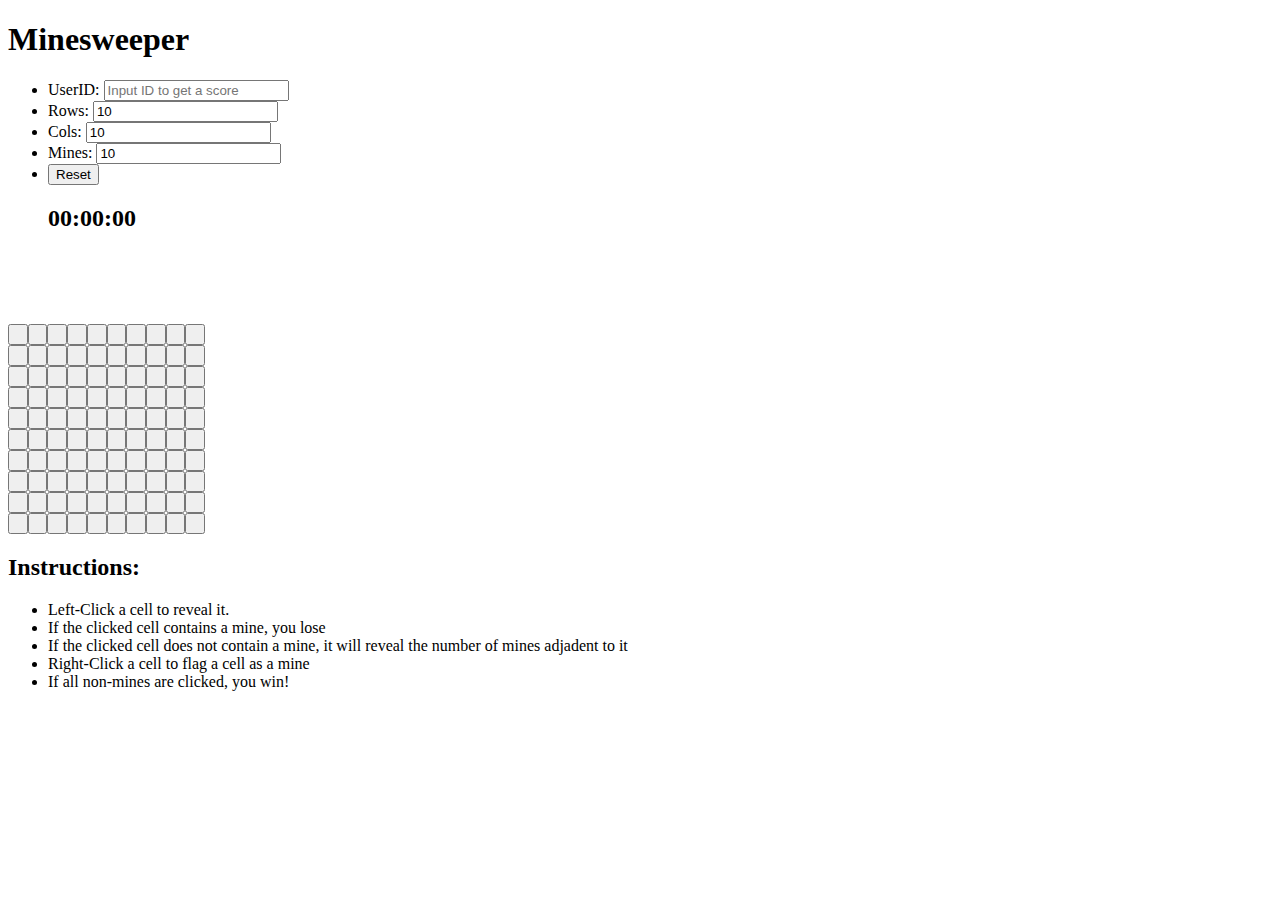
==== app/templates/index.html @ 4d6506ad "added timer" ====
<!DOCTYPE html>
<html>
<head>
  <title>Minesweeper</title>
  <!--<link rel='shortcut icon' href='../index.ico' type='image/x-icon'/>-->
  <link rel="stylesheet" type="text/css" href="../static/style.css"/>
  <!-- include jquery-->
  <script src="https://ajax.googleapis.com/ajax/libs/jquery/3.3.1/jquery.min.js"></script>
</head>
<body>
  <div class="topBar">
    <div class="header">
      <h1 id="title">Minesweeper</h1>
    </div>
    <form id = "board-def">
      <ul class="nav-list">
        <li class="nav-text">
          <label for="userIdlabel">UserID: </label>
          <input type="text" id="userID" placeholder="Input ID to get a score" required>
        </li>
        <li class="nav-item">
          <label for="rowslabel">Rows: </label>
          <input type="number" id="rows" min="2" value="10">
        </li>
        <li class="nav-item">
          <label for="colslabel">Cols: </label>
          <input type="number" id="cols" min="2" value="10">
        </li>
        <li class="nav-item">
          <label for="mineslabel">Mines: </label>
          <input type="number" id="mines" min="1" value="10">
        </li>
        <li class="nav-item">
          <button type="button" id="reset" onclick="resetBoard()">Reset</button>
        </li>
        <h2 id="time"><time>00:00:00</time></h2>
      </ul>
    </form>
  </div>
  <br>
  <div id="message">&nbsp</div>
  <br>
  <div id="board" ></div>
  <div id="instructions">
      <h2>Instructions:</h2>
      <ul>
          <li>Left-Click a cell to reveal it.</li>
          <li>If the clicked cell contains a mine, you lose </li>
          <li>If the clicked cell does not contain a mine, it will reveal the number of mines adjadent to it</li>
          <li>Right-Click a cell to flag a cell as a mine</li>
          <li>If all non-mines are clicked, you win!</li>
      </ul>
  </div>
  <script src = "../static/main.js" defer></script>
</body>
</html>
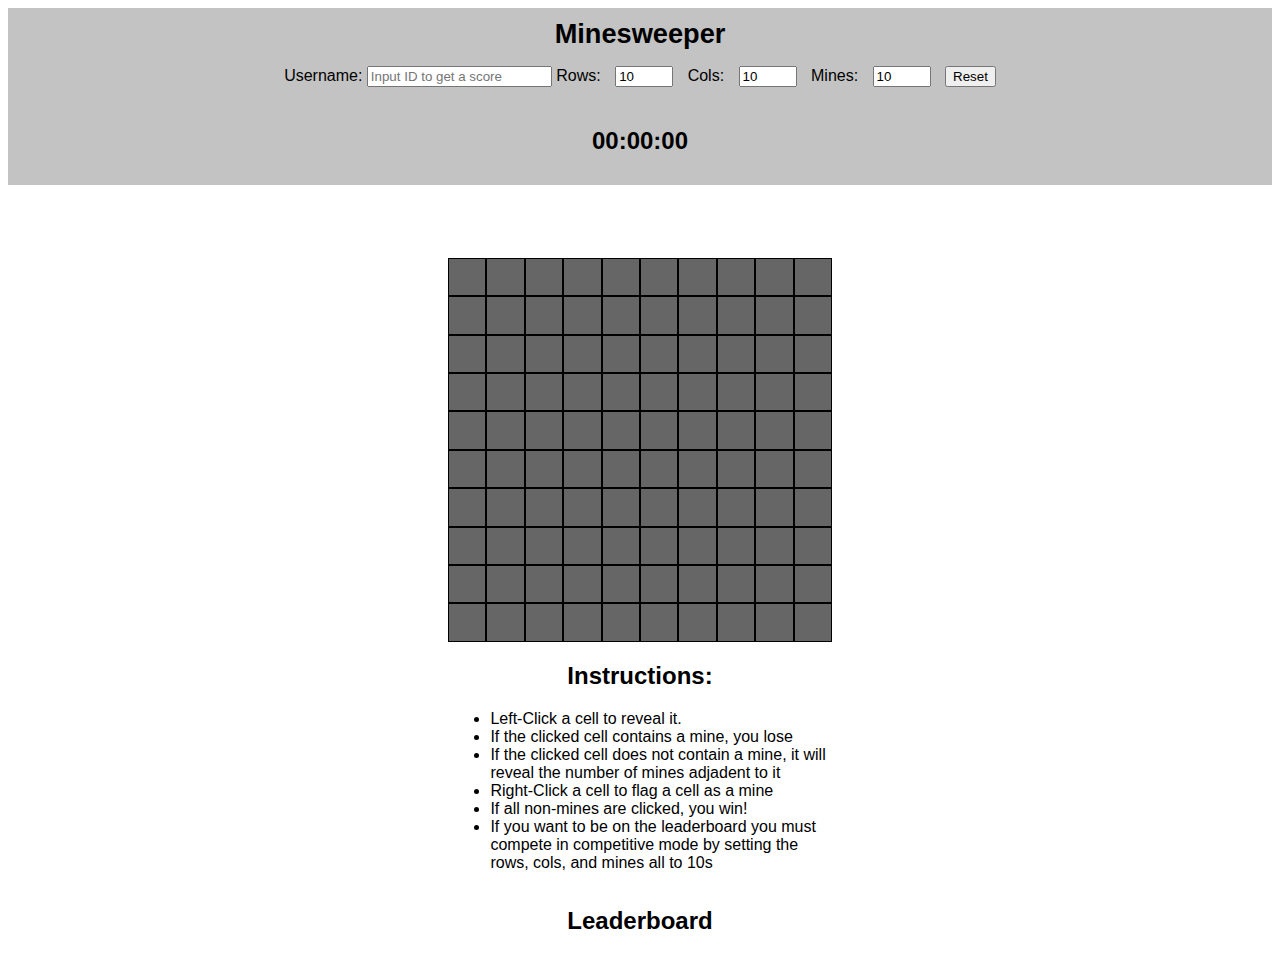
==== commit 05a51491: "added leaderboard" ====
--- a/app/templates/index.html
+++ b/app/templates/index.html
@@ -15,7 +15,7 @@
     <form id = "board-def">
       <ul class="nav-list">
         <li class="nav-text">
-          <label for="userIdlabel">UserID: </label>
+          <label for="userIdlabel">Username: </label>
           <input type="text" id="userID" placeholder="Input ID to get a score" required>
         </li>
         <li class="nav-item">
@@ -44,12 +44,18 @@
   <div id="instructions">
       <h2>Instructions:</h2>
       <ul>
+          
           <li>Left-Click a cell to reveal it.</li>
           <li>If the clicked cell contains a mine, you lose </li>
           <li>If the clicked cell does not contain a mine, it will reveal the number of mines adjadent to it</li>
           <li>Right-Click a cell to flag a cell as a mine</li>
           <li>If all non-mines are clicked, you win!</li>
+          <li>If you want to be on the leaderboard you must compete in competitive mode by setting the rows, cols, and mines all to 10s</li>
       </ul>
+  </div>
+  <div id="ldiv">
+      <h2>Leaderboard</h2>
+      <ol id="leaderboard"> </ol>
   </div>
   <script src = "../static/main.js" defer></script>
 </body>
--- a/app/static/style.css
+++ b/app/static/style.css
@@ -0,0 +1,97 @@
+body {
+  font-family: helvetica;
+}
+
+.topBar {
+    background: #c3c3c3;
+    padding: 10px;
+}
+.header {
+    text-align: center;
+}
+#title {
+    font-size: 1.7em;
+    margin: 0;
+    padding: 0;
+}
+
+#message {
+    font-family: monospace;
+    font-weight: bold;
+    font-size: 1.3em;
+    text-align: center;
+}
+
+.nav-list {
+    padding: 0;
+    text-align: center;
+}
+
+.nav-text {
+    display: inline;
+    width: 30em;
+}
+
+.nav-item {
+    display: inline;
+    width: 10em;
+}
+.nav-item input {
+    width: 50px;
+    margin-bottom: 20px;
+    margin-left: 10px;
+    margin-right: 10px;
+}
+.button-style {
+    color: #FFF;
+    background-color: #08F;
+}
+#board {
+    text-align: center;
+    white-space: nowrap;
+}
+#instructions {
+    margin:0 auto;
+    width:30%;
+    display: block;
+    float: none;
+    position: relative;
+    align-content: center;
+}
+#instructions h2{
+    align-content: center;
+    text-align:center;
+}
+
+
+#ldiv {
+    margin:0 auto;
+    width:20%;
+    display: block;
+    float: none;
+    position: relative;
+    align-content: center;
+}
+#ldiv h2{
+    align-content: center;
+    text-align:center;
+}
+
+.cell {
+    width: 1.6em;
+    height: 1.6em;
+    border: 1px solid black;
+    margin: 0;
+    padding: 0;
+    font-size: 1.5em;
+    text-align: center;
+    vertical-align: bottom;
+    background: #666;
+}
+.cell:hover {
+    background: #CCC;
+    border-color: #333;
+}
+.cell:active {
+    background: #AAA;
+}
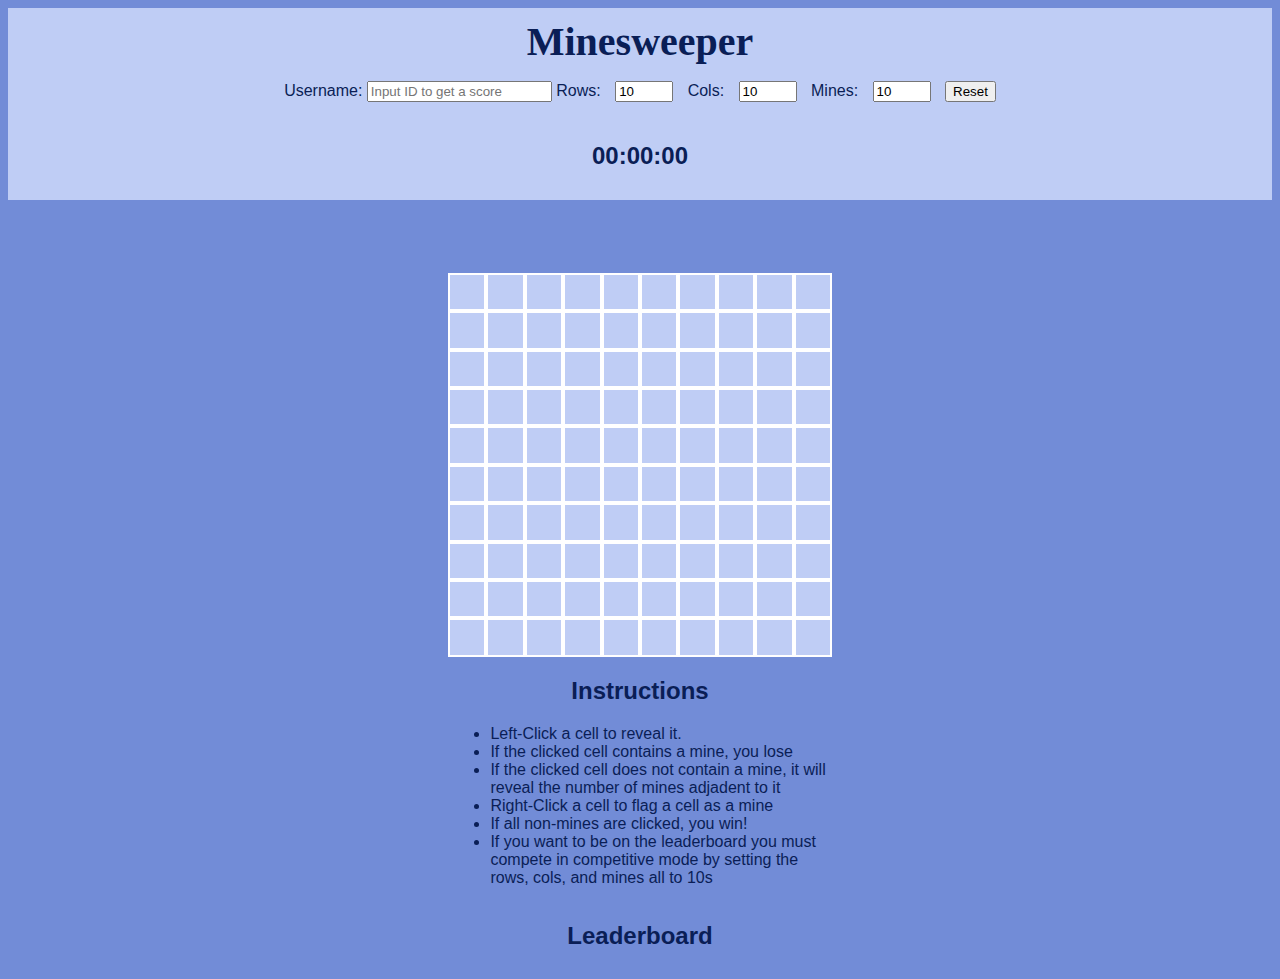
==== commit fdac12dc: "Changed color scheme" ====
--- a/app/templates/index.html
+++ b/app/templates/index.html
@@ -42,7 +42,7 @@
   <br>
   <div id="board" ></div>
   <div id="instructions">
-      <h2>Instructions:</h2>
+      <h2>Instructions</h2>
       <ul>
           
           <li>Left-Click a cell to reveal it.</li>
--- a/app/static/style.css
+++ b/app/static/style.css
@@ -1,16 +1,19 @@
 body {
-  font-family: helvetica;
+    font-family: helvetica;
+    background-color:	#728CD7 ;
+    color:#0A1E56;
 }
 
 .topBar {
-    background: #c3c3c3;
+    background: #BFCDF5;
     padding: 10px;
 }
 .header {
     text-align: center;
 }
 #title {
-    font-size: 1.7em;
+    font-size: 2.5em;
+    font-family: "Times New Roman", Times, serif;
     margin: 0;
     padding: 0;
 }
@@ -80,18 +83,17 @@
 .cell {
     width: 1.6em;
     height: 1.6em;
-    border: 1px solid black;
-    margin: 0;
+    border: 2px solid white;
     padding: 0;
     font-size: 1.5em;
     text-align: center;
     vertical-align: bottom;
-    background: #666;
+    background: #BFCDF5;
 }
 .cell:hover {
     background: #CCC;
     border-color: #333;
 }
 .cell:active {
-    background: #AAA;
+    background: #767B8A;
 }
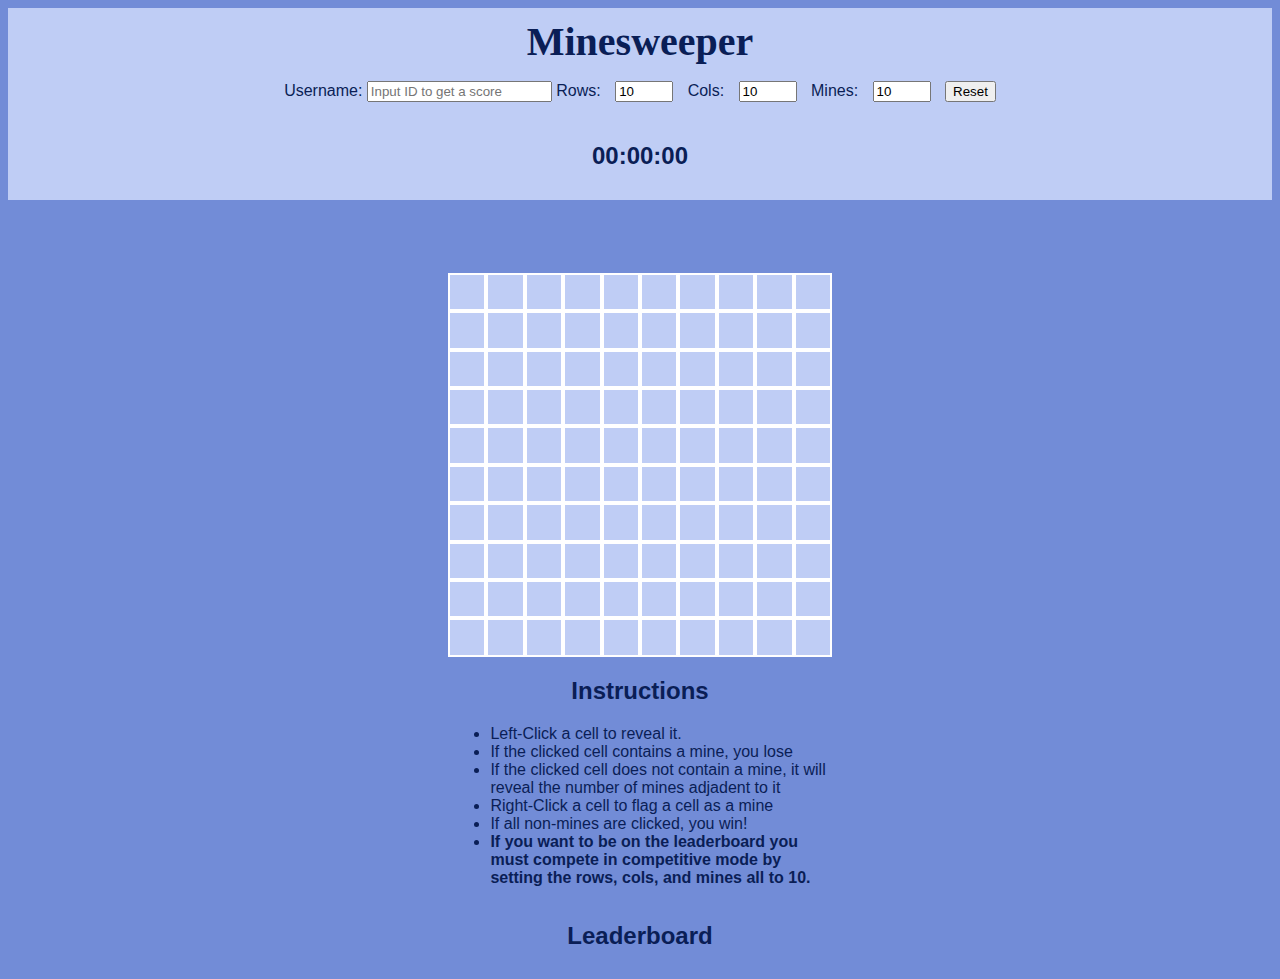
==== commit 7aa61783: "Fixed a bug in the sort where times would end up in the wrong order." ====
--- a/app/templates/index.html
+++ b/app/templates/index.html
@@ -50,7 +50,7 @@
           <li>If the clicked cell does not contain a mine, it will reveal the number of mines adjadent to it</li>
           <li>Right-Click a cell to flag a cell as a mine</li>
           <li>If all non-mines are clicked, you win!</li>
-          <li>If you want to be on the leaderboard you must compete in competitive mode by setting the rows, cols, and mines all to 10s</li>
+          <li><b>If you want to be on the leaderboard you must compete in competitive mode by setting the rows, cols, and mines all to 10.</b></li>
       </ul>
   </div>
   <div id="ldiv">
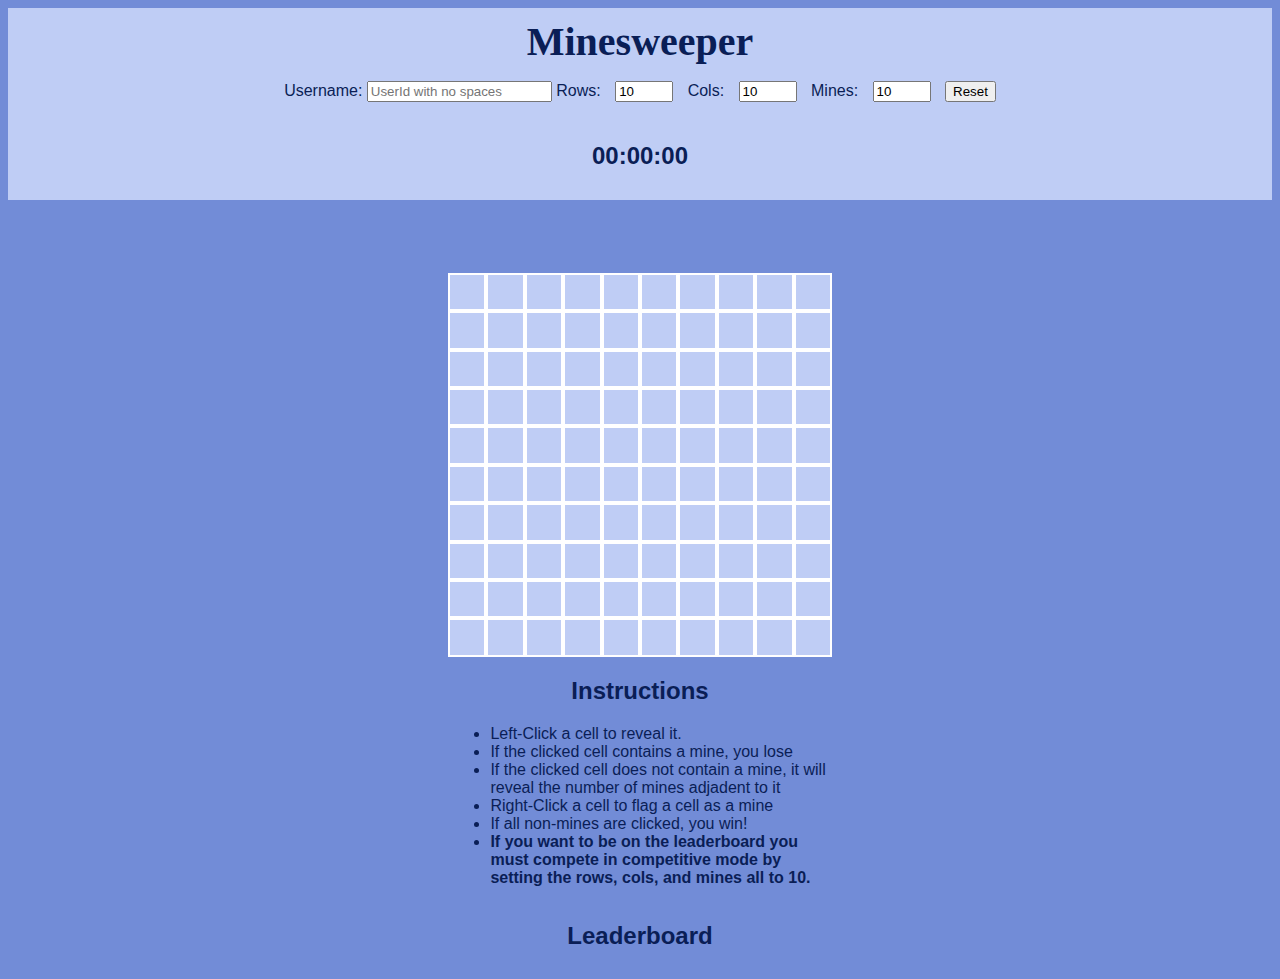
==== commit e8cfe18a: "Added prompt description to ask user to input username with no spaces" ====
--- a/app/templates/index.html
+++ b/app/templates/index.html
@@ -16,7 +16,7 @@
       <ul class="nav-list">
         <li class="nav-text">
           <label for="userIdlabel">Username: </label>
-          <input type="text" id="userID" placeholder="Input ID to get a score" required>
+          <input type="text" id="userID" placeholder="UserId with no spaces" required>
         </li>
         <li class="nav-item">
           <label for="rowslabel">Rows: </label>
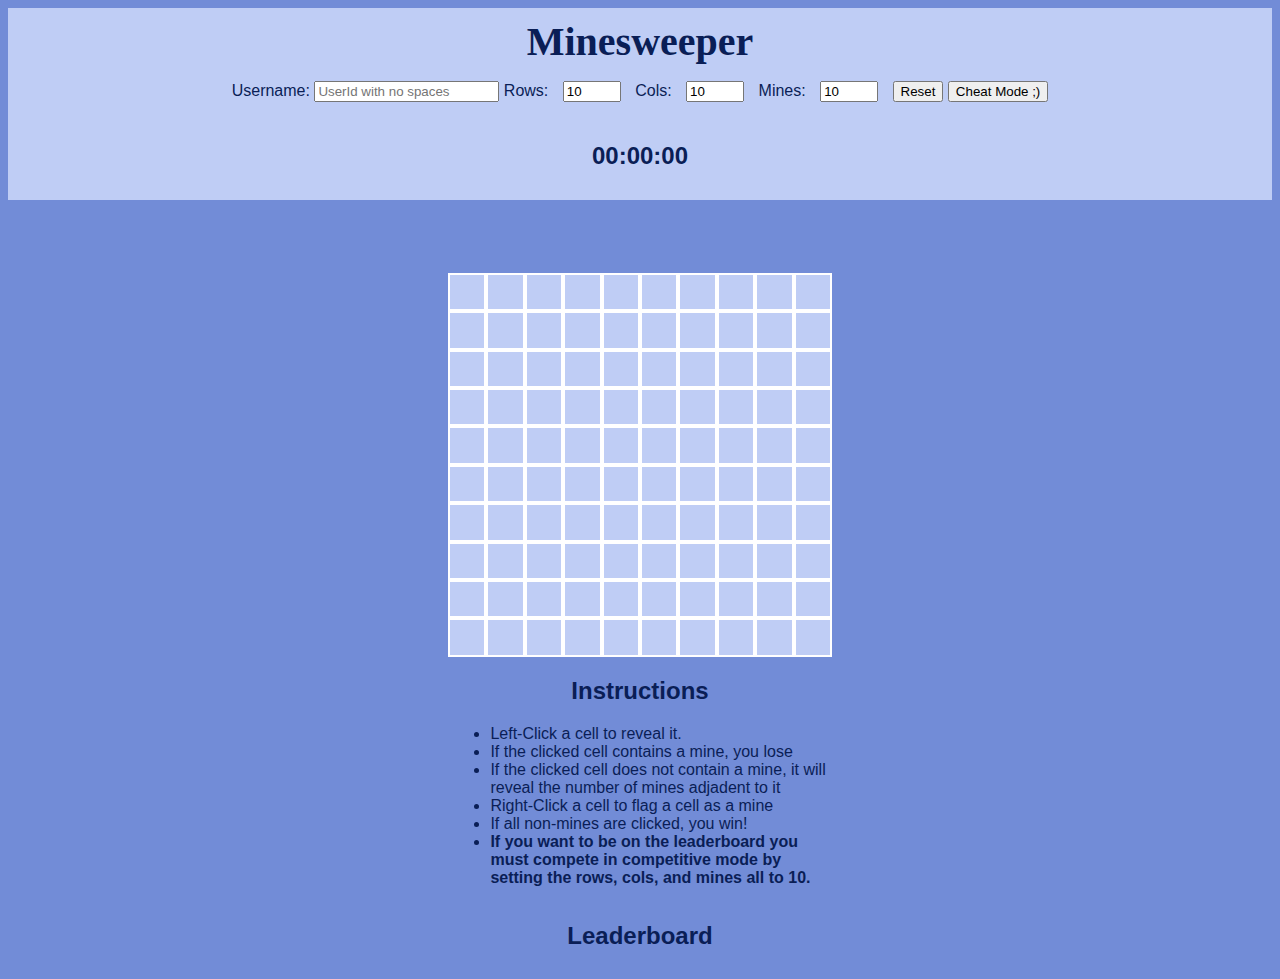
==== commit 2924cbdc: "Add working cheat mode button" ====
--- a/app/templates/index.html
+++ b/app/templates/index.html
@@ -33,6 +33,9 @@
         <li class="nav-item">
           <button type="button" id="reset" onclick="resetBoard()">Reset</button>
         </li>
+        <li class="nav-item">
+          <button type="button" id="cheatMode" onclick="cheatModeButton()">Cheat Mode ;)</button>
+        </li>
         <h2 id="time"><time>00:00:00</time></h2>
       </ul>
     </form>
@@ -44,7 +47,7 @@
   <div id="instructions">
       <h2>Instructions</h2>
       <ul>
-          
+
           <li>Left-Click a cell to reveal it.</li>
           <li>If the clicked cell contains a mine, you lose </li>
           <li>If the clicked cell does not contain a mine, it will reveal the number of mines adjadent to it</li>
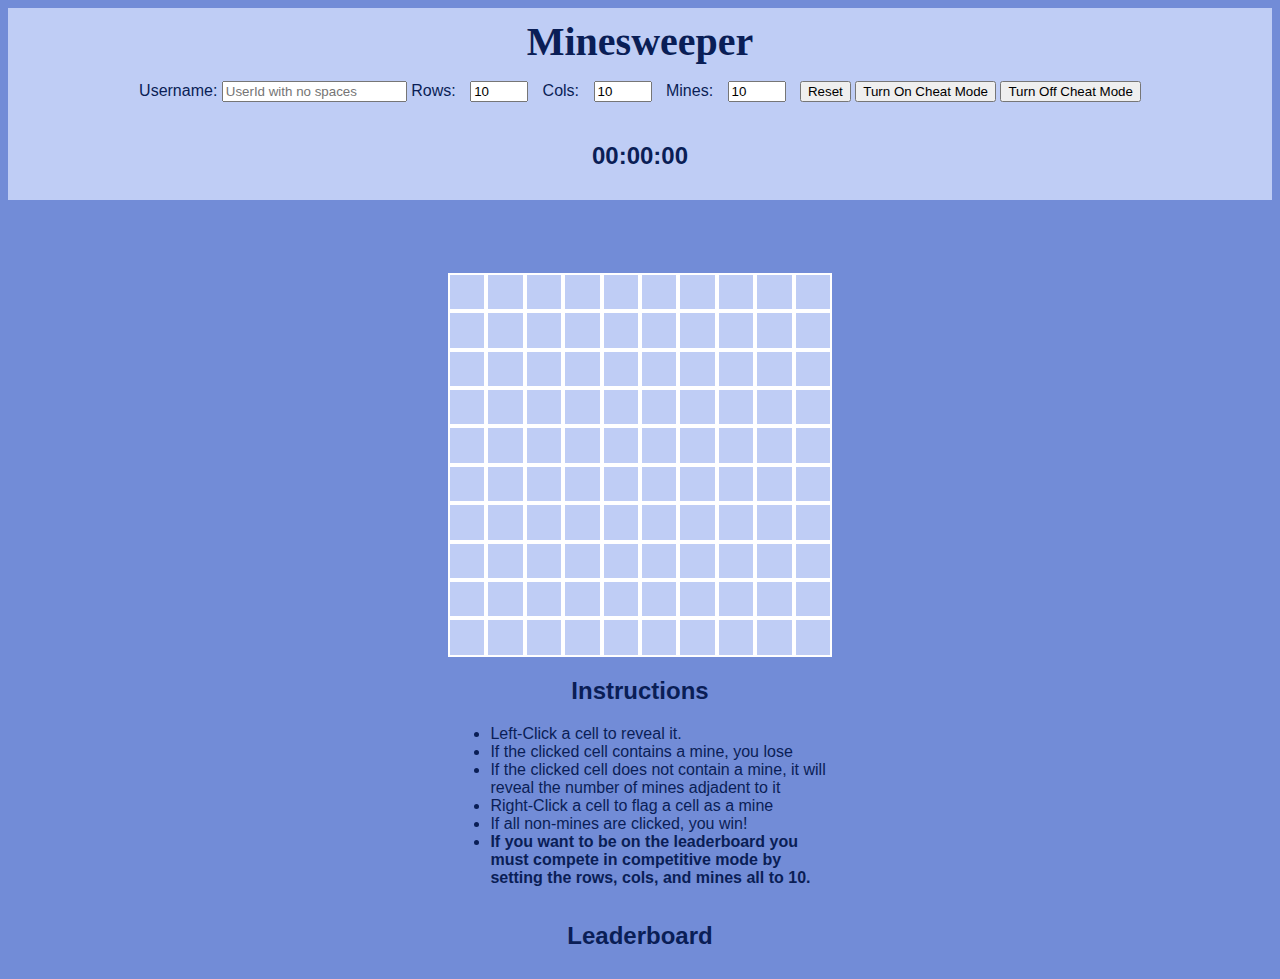
==== commit 8f843495: "Add stop cheat mode button, change colors back after done cheating" ====
--- a/app/templates/index.html
+++ b/app/templates/index.html
@@ -34,7 +34,10 @@
           <button type="button" id="reset" onclick="resetBoard()">Reset</button>
         </li>
         <li class="nav-item">
-          <button type="button" id="cheatMode" onclick="cheatModeButton()">Cheat Mode ;)</button>
+          <button type="button" id="startCheatMode" onclick="cheatModeOn()">Turn On Cheat Mode</button>
+        </li>
+        <li class="nav-item">
+          <button type="button" id="stopCheatMode" onclick="cheatModeOff()">Turn Off Cheat Mode</button>
         </li>
         <h2 id="time"><time>00:00:00</time></h2>
       </ul>
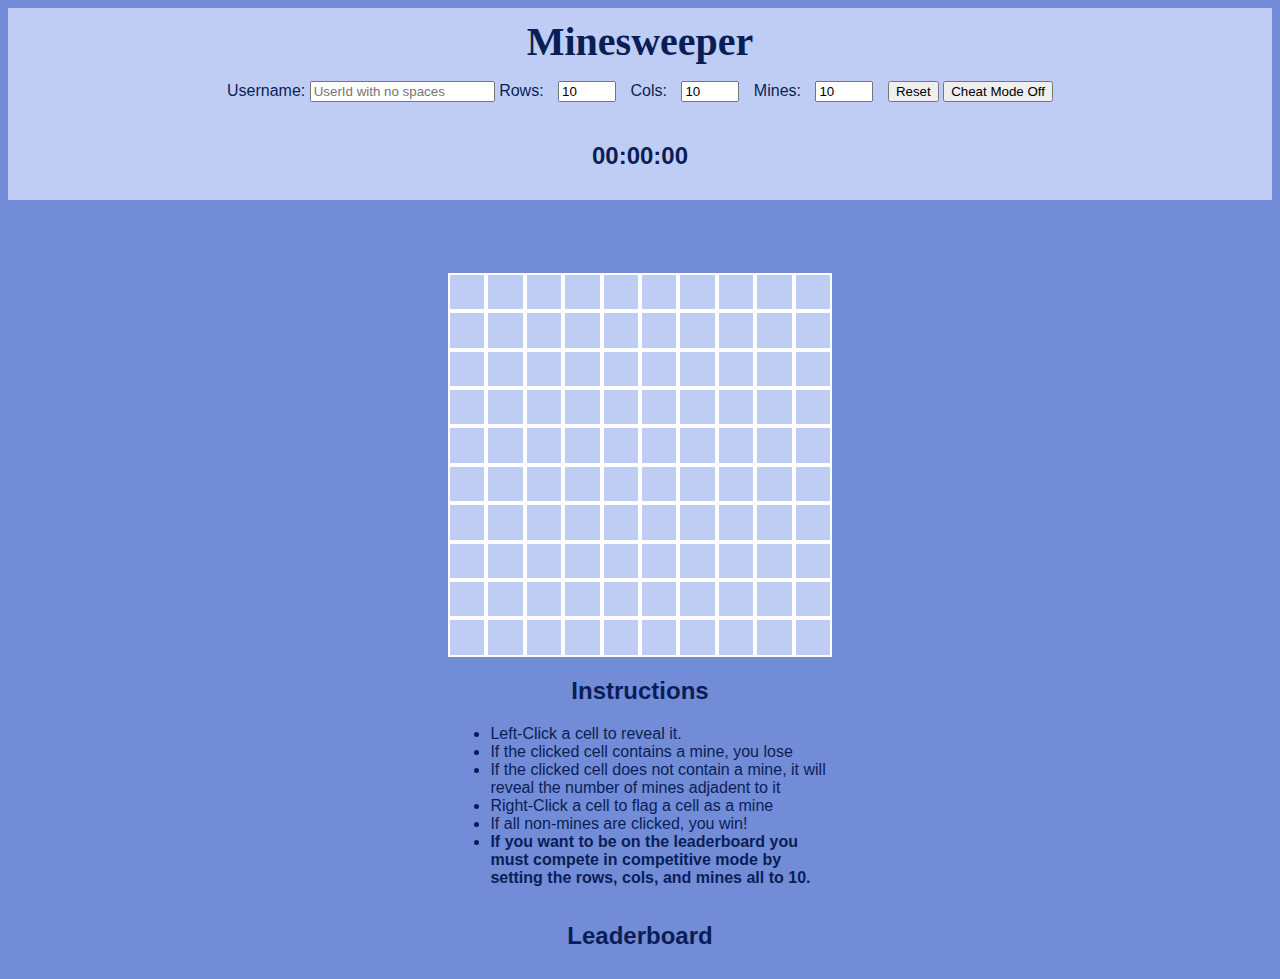
==== commit dc80c2b1: "Fixed cheat mode bugs" ====
--- a/app/templates/index.html
+++ b/app/templates/index.html
@@ -34,10 +34,7 @@
           <button type="button" id="reset" onclick="resetBoard()">Reset</button>
         </li>
         <li class="nav-item">
-          <button type="button" id="startCheatMode" onclick="cheatModeOn()">Turn On Cheat Mode</button>
-        </li>
-        <li class="nav-item">
-          <button type="button" id="stopCheatMode" onclick="cheatModeOff()">Turn Off Cheat Mode</button>
+          <button type="button" id="CheatModeBtn" onclick="cheatModeToggle()">Cheat Mode Off</button>
         </li>
         <h2 id="time"><time>00:00:00</time></h2>
       </ul>
